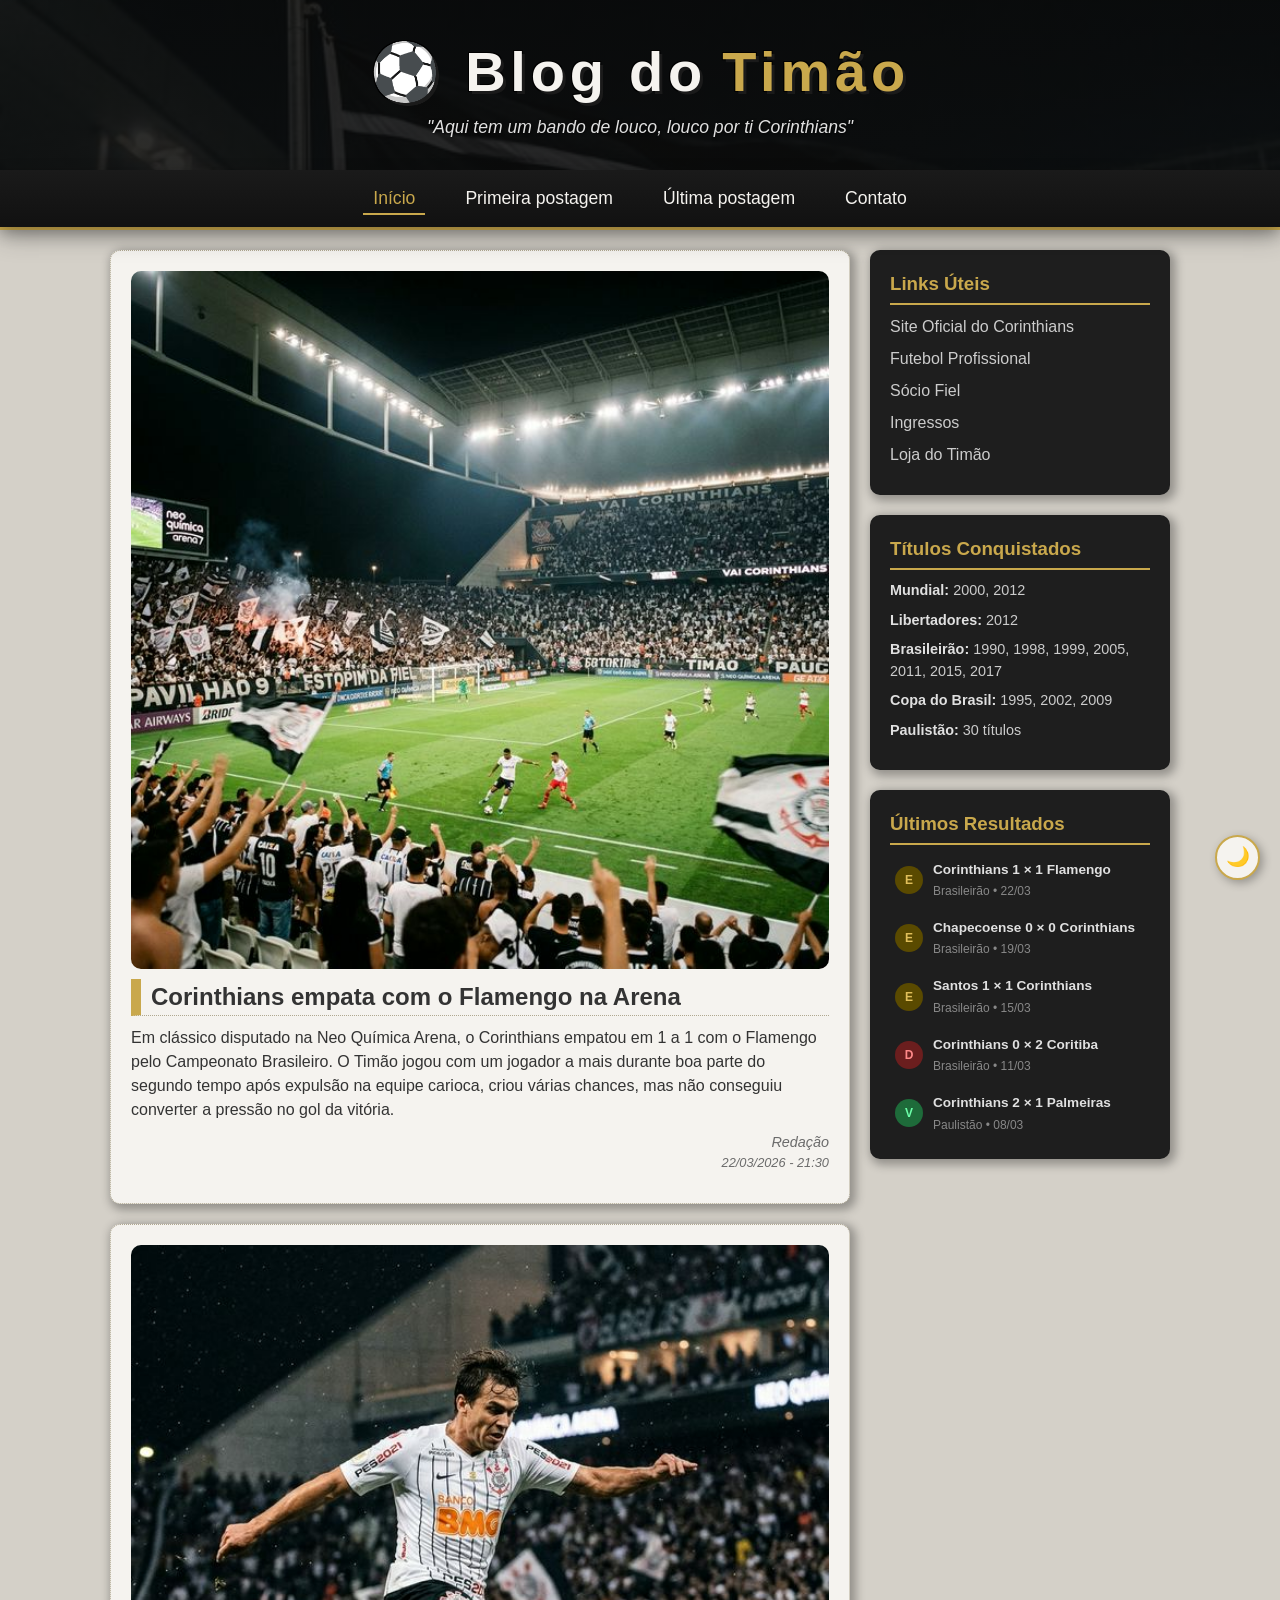
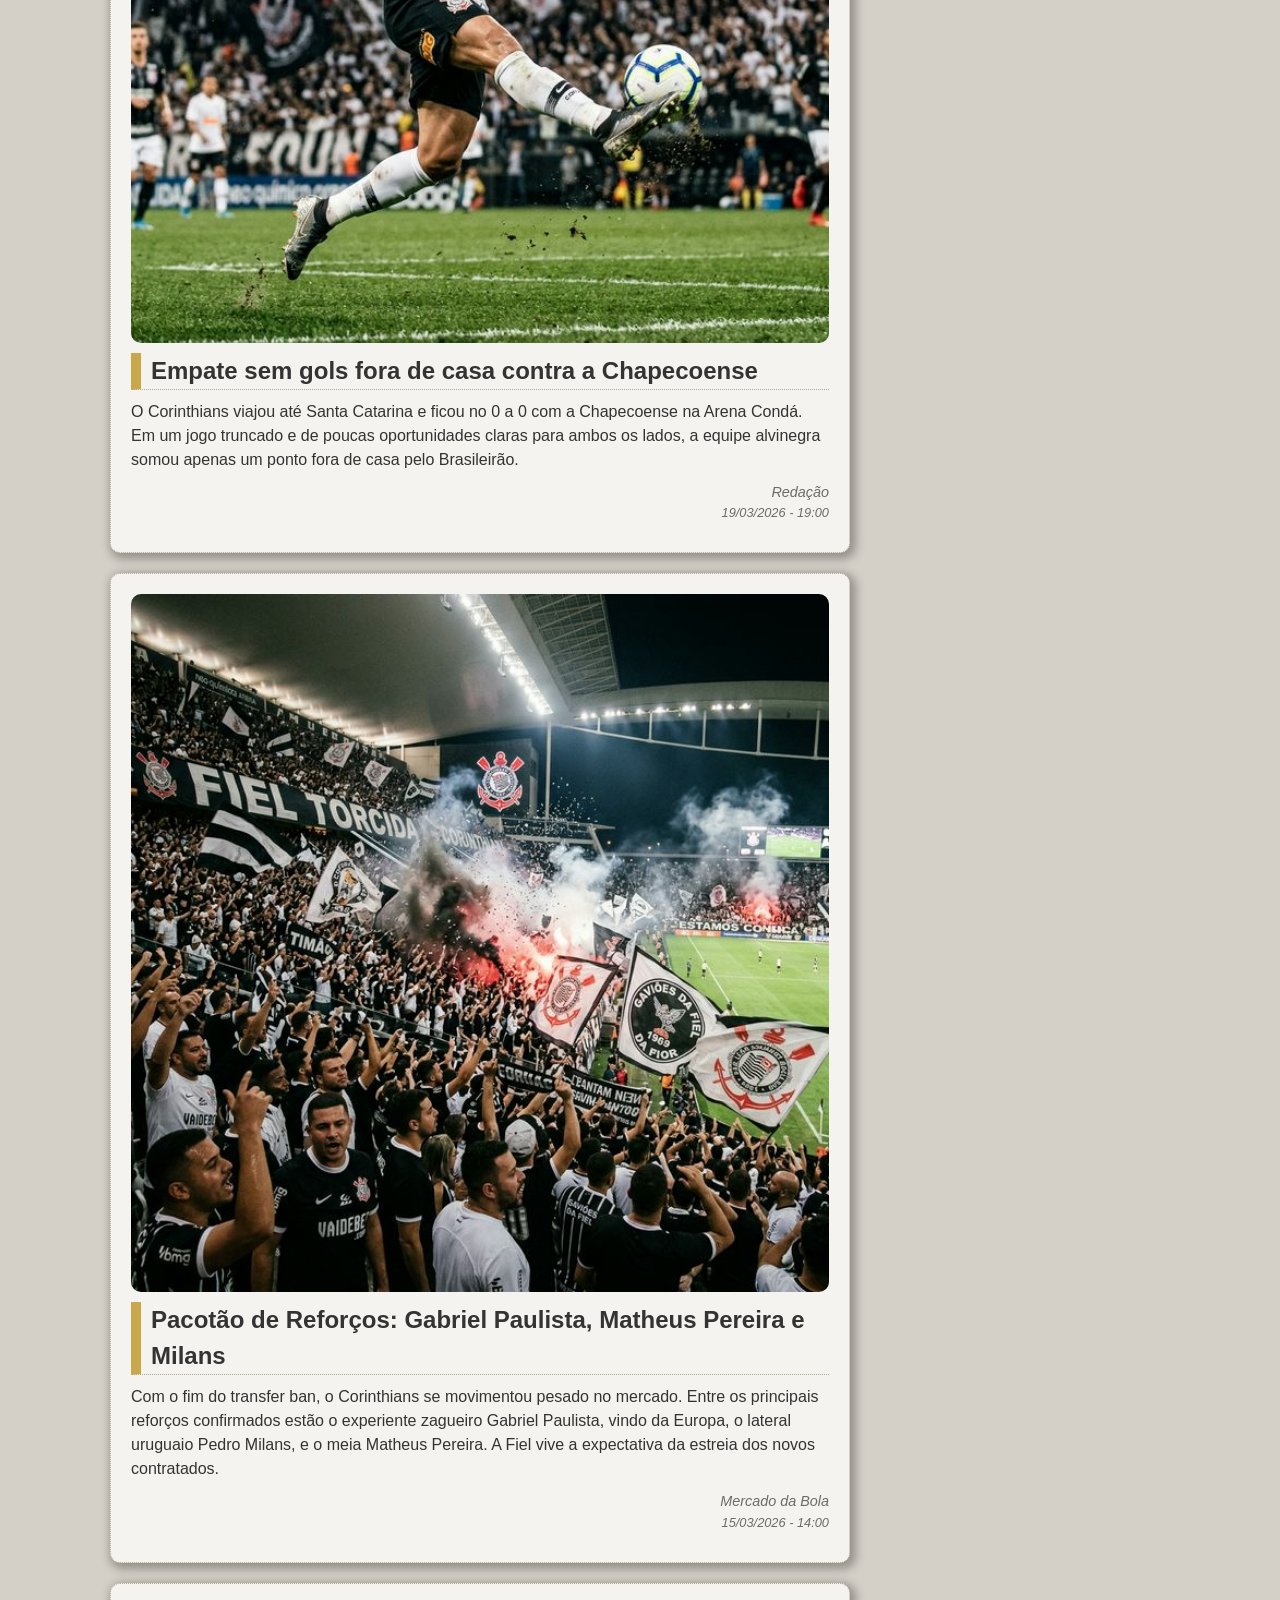
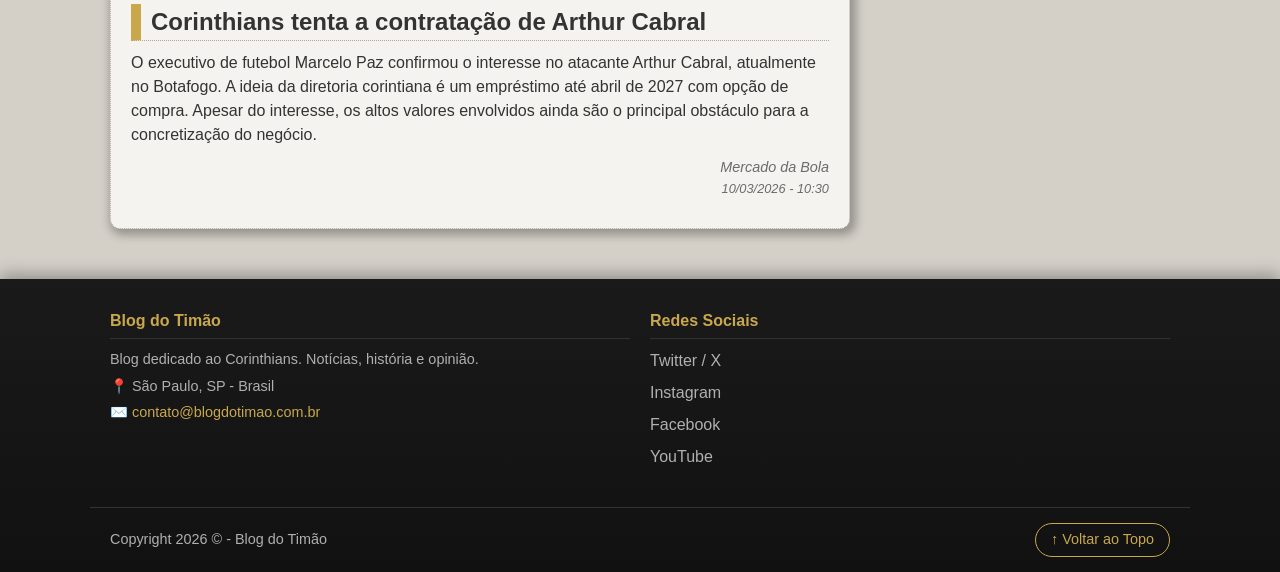
==== index.html @ 7d986b75 "First Commit" ====
<!DOCTYPE html>
<html lang="pt-br">

<head>
    <meta charset="UTF-8">
    <meta name="viewport" content="width=device-width, initial-scale=1.0">
    <title>Blog do Timão - Corinthians</title>
    <link rel="stylesheet" href="style.css">
</head>

<body id="topo">
    <div id="conteiner">
        <header>
            <h1>⚽ Blog do <span>Timão</span></h1>
            <p>"Aqui tem um bando de louco, louco por ti Corinthians"</p>

            <!-- Botão menu sanduíche (aparece só em telas pequenas) -->
            <button class="hamburger" id="hamburger" aria-label="Abrir menu">
                <span class="hamburger-linha"></span>
                <span class="hamburger-linha"></span>
                <span class="hamburger-linha"></span>
            </button>

            <!-- Envolver o nav em uma div para ele ficar sticky -->
            <div class="nav-wrapper">
                <nav id="nav">
                    <ul>
                        <li><a href="#topo" class="link-ativo">Início</a></li>
                        <li><a href="#ultima">Primeira postagem</a></li>
                        <li><a href="#primeira">Última postagem</a></li>
                        <li><a href="#rodape">Contato</a></li>
                    </ul>
                </nav>
            </div>
        </header>

        <!-- Layout com CSS Grid (requisito 9) -->
        <div class="grid-layout">
            <main>
                <!-- Post 1: Jogo Flamengo -->
                <article id="ultima" class="card">
                    <picture>
                        <source media="(max-width: 600px)" srcset="img/stadium.png" sizes="100vw">
                        <img src="img/stadium.png" alt="Neo Química Arena lotada" class="card-imagem">
                    </picture>
                    <h2>Corinthians empata com o Flamengo na Arena</h2>
                    <p>Em clássico disputado na Neo Química Arena, o Corinthians empatou em 1 a 1 com o Flamengo pelo Campeonato Brasileiro. O Timão jogou com um jogador a mais durante boa parte do segundo tempo após expulsão na equipe carioca, criou várias chances, mas não conseguiu converter a pressão no gol da vitória.</p>
                    <p class="autor">
                        Redação
                        <span class="data-hora">22/03/2026 - 21:30</span>
                    </p>
                </article>

                <!-- Post 2: Jogo Chapecoense -->
                <article class="card">
                    <picture>
                        <source media="(max-width: 600px)" srcset="img/player.png" sizes="100vw">
                        <img src="img/player.png" alt="Jogador do Corinthians em ação" class="card-imagem">
                    </picture>
                    <h2>Empate sem gols fora de casa contra a Chapecoense</h2>
                    <p>O Corinthians viajou até Santa Catarina e ficou no 0 a 0 com a Chapecoense na Arena Condá. Em um jogo truncado e de poucas oportunidades claras para ambos os lados, a equipe alvinegra somou apenas um ponto fora de casa pelo Brasileirão.</p>
                    <p class="autor">
                        Redação
                        <span class="data-hora">19/03/2026 - 19:00</span>
                    </p>
                </article>

                <!-- Post 3: Reforços -->
                <article class="card">
                    <picture>
                        <source media="(max-width: 600px)" srcset="img/fans.png" sizes="100vw">
                        <img src="img/fans.png" alt="Torcida do Corinthians fazendo festa" class="card-imagem">
                    </picture>
                    <h2>Pacotão de Reforços: Gabriel Paulista, Matheus Pereira e Milans</h2>
                    <p>Com o fim do transfer ban, o Corinthians se movimentou pesado no mercado. Entre os principais reforços confirmados estão o experiente zagueiro Gabriel Paulista, vindo da Europa, o lateral uruguaio Pedro Milans, e o meia Matheus Pereira. A Fiel vive a expectativa da estreia dos novos contratados.</p>
                    <p class="autor">
                        Mercado da Bola
                        <span class="data-hora">15/03/2026 - 14:00</span>
                    </p>
                </article>

                <!-- Post 4: Arthur Cabral -->
                <article id="primeira" class="card">
                    <h2>Corinthians tenta a contratação de Arthur Cabral</h2>
                    <p>O executivo de futebol Marcelo Paz confirmou o interesse no atacante Arthur Cabral, atualmente no Botafogo. A ideia da diretoria corintiana é um empréstimo até abril de 2027 com opção de compra. Apesar do interesse, os altos valores envolvidos ainda são o principal obstáculo para a concretização do negócio.</p>
                    <p class="autor">
                        Mercado da Bola
                        <span class="data-hora">10/03/2026 - 10:30</span>
                    </p>
                </article>
            </main>

            <!-- Aside com links (já existia no modelo) -->
            <aside>
                <div class="aside-secao">
                    <h3>Links Úteis</h3>
                    <ul class="aside-links">
                        <li><a href="https://www.corinthians.com.br" target="_blank">Site Oficial do Corinthians</a></li>
                        <li><a href="#">Futebol Profissional</a></li>
                        <li><a href="#">Sócio Fiel</a></li>
                        <li><a href="#">Ingressos</a></li>
                        <li><a href="#">Loja do Timão</a></li>
                    </ul>
                </div>

                <!-- Aside 2 - conteúdo extra (requisito 2) -->
                <div class="aside-secao">
                    <h3>Títulos Conquistados</h3>
                    <ul class="aside-titulos">
                        <li><strong>Mundial:</strong> 2000, 2012</li>
                        <li><strong>Libertadores:</strong> 2012</li>
                        <li><strong>Brasileirão:</strong> 1990, 1998, 1999, 2005, 2011, 2015, 2017</li>
                        <li><strong>Copa do Brasil:</strong> 1995, 2002, 2009</li>
                        <li><strong>Paulistão:</strong> 30 títulos</li>
                    </ul>
                </div>

                <!-- Aside 3 - Últimos resultados -->
                <div class="aside-secao">
                    <h3>Últimos Resultados</h3>
                    <div class="resultados">
                        <div class="resultado-item">
                            <span class="badge empate">E</span>
                            <div>
                                <strong>Corinthians 1 × 1 Flamengo</strong>
                                <p>Brasileirão • 22/03</p>
                            </div>
                        </div>
                        <div class="resultado-item">
                            <span class="badge empate">E</span>
                            <div>
                                <strong>Chapecoense 0 × 0 Corinthians</strong>
                                <p>Brasileirão • 19/03</p>
                            </div>
                        </div>
                        <div class="resultado-item">
                            <span class="badge empate">E</span>
                            <div>
                                <strong>Santos 1 × 1 Corinthians</strong>
                                <p>Brasileirão • 15/03</p>
                            </div>
                        </div>
                        <div class="resultado-item">
                            <span class="badge derrota">D</span>
                            <div>
                                <strong>Corinthians 0 × 2 Coritiba</strong>
                                <p>Brasileirão • 11/03</p>
                            </div>
                        </div>
                        <div class="resultado-item">
                            <span class="badge vitoria">V</span>
                            <div>
                                <strong>Corinthians 2 × 1 Palmeiras</strong>
                                <p>Paulistão • 08/03</p>
                            </div>
                        </div>
                    </div>
                </div>
            </aside>
        </div>

        <!-- Footer melhorado (requisito 6) -->
        <footer id="rodape">
            <div class="footer-conteudo">
                <div class="footer-secao">
                    <h4>Blog do Timão</h4>
                    <p>Blog dedicado ao Corinthians. Notícias, história e opinião.</p>
                    <p>📍 São Paulo, SP - Brasil</p>
                    <p>✉️ <a href="mailto:contato@blogdotimao.com.br">contato@blogdotimao.com.br</a></p>
                </div>
                <div class="footer-secao">
                    <h4>Redes Sociais</h4>
                    <ul class="footer-redes">
                        <li><a href="https://twitter.com/corinthians" target="_blank">Twitter / X</a></li>
                        <li><a href="https://instagram.com/corinthians" target="_blank">Instagram</a></li>
                        <li><a href="https://facebook.com/corinthians" target="_blank">Facebook</a></li>
                        <li><a href="https://youtube.com/corinthians" target="_blank">YouTube</a></li>
                    </ul>
                </div>
            </div>
            <div class="footer-bottom">
                <p>Copyright 2026 &copy; - Blog do Timão</p>
                <a href="#topo" class="voltar-topo">↑ Voltar ao Topo</a>
            </div>
        </footer>
    </div>

    <!-- Botão Dark Mode (requisito 10 - algo inovador) -->
    <button class="dark-mode-btn" id="darkModeBtn">🌙</button>

    <script>
        // Menu sanduíche (requisito 3)
        var hamburger = document.getElementById('hamburger');
        var nav = document.getElementById('nav');

        hamburger.addEventListener('click', function() {
            nav.classList.toggle('nav-aberto');
            hamburger.classList.toggle('hamburger-ativo');
        });

        // Fechar menu ao clicar em link
        var links = document.querySelectorAll('nav a');
        for (var i = 0; i < links.length; i++) {
            links[i].addEventListener('click', function() {
                nav.classList.remove('nav-aberto');
                hamburger.classList.remove('hamburger-ativo');
            });
        }

        // Dark Mode (requisito 10)
        var darkBtn = document.getElementById('darkModeBtn');

        if (localStorage.getItem('darkMode') === 'true') {
            document.body.classList.add('dark-mode');
            darkBtn.textContent = '☀️';
        }

        darkBtn.addEventListener('click', function() {
            document.body.classList.toggle('dark-mode');
            var isDark = document.body.classList.contains('dark-mode');
            darkBtn.textContent = isDark ? '☀️' : '🌙';
            localStorage.setItem('darkMode', isDark);
        });
    </script>
</body>

</html>
---- style.css ----
/* ===== Variáveis CSS (requisito 8) ===== */
:root {
    --cor-fundo: #d4d0c8;
    --cor-fundo-card: #f5f3ef;
    --cor-header: #1a1a1a;
    --cor-footer: #1a1a1a;
    --cor-texto: #333333;
    --cor-texto-claro: #6b6b6b;
    --cor-dourado: #c9a84c;
    --cor-dourado-claro: #e0be5a;
    --cor-link: #f5f3ef;
    --cor-borda: #b0a890;
    --cor-sombra: rgba(0, 0, 0, 0.3);
    --cor-aside: #1e1e1e;
    --cor-aside-texto: #cccccc;

    --espacamento-sm: 10px;
    --espacamento-md: 20px;
    --espacamento-lg: 30px;
    --raio-borda: 10px;
}

/* ===== Dark Mode (requisito 10) ===== */
.dark-mode {
    --cor-fundo: #121212;
    --cor-fundo-card: #1e1e1e;
    --cor-texto: #e0e0e0;
    --cor-texto-claro: #999999;
    --cor-borda: #444444;
    --cor-sombra: rgba(0, 0, 0, 0.5);
}

/* ===== Reset ===== */
* {
    margin: 0;
    padding: 0;
    box-sizing: border-box;
    line-height: 1.5;
}

html {
    scroll-behavior: smooth;
}

body {
    font-family: Arial, Helvetica, sans-serif;
    background-color: var(--cor-fundo);
    color: var(--cor-texto);
    transition: background-color 0.3s, color 0.3s;
}

img {
    max-width: 100%;
    height: auto;
    display: block;
}

a {
    text-decoration: none;
    color: var(--cor-link);
    transition: color 0.2s;
}

a:hover {
    color: var(--cor-dourado);
}

/* ===== Header Estilizado com Bandeira ===== */
header {
    text-align: center;
    background-color: var(--cor-header);
    /* Fundo com imagem da bandeira e overlay escuro para leitura */
    background-image: linear-gradient(to bottom, rgba(10, 10, 10, 0.85), rgba(20, 20, 20, 0.95)), url('img/header-bg.png');
    background-size: cover;
    background-position: center;
    background-attachment: fixed;
    color: var(--cor-link);
    box-shadow: 0 5px 25px var(--cor-sombra);
    padding-top: 30px;
    padding-bottom: 0;
    position: relative;
    z-index: 100;
    border-bottom: 3px solid var(--cor-dourado);
}

header h1 {
    font-size: 3.5rem;
    letter-spacing: 0.3rem;
    color: var(--cor-link);
    text-shadow: 3px 3px 0 var(--cor-header), -1px -1px 0 #000, 1px -1px 0 #000, -1px 1px 0 #000, 1px 1px 0 #000;
    display: flex;
    align-items: center;
    justify-content: center;
    gap: 15px;
}

header h1 span {
    color: var(--cor-dourado);
}

header > p {
    font-size: 1.1rem;
    color: #e0e0e0;
    margin-bottom: 20px;
    font-style: italic;
    text-shadow: 1px 1px 3px rgba(0,0,0,0.8);
}

nav ul {
    list-style: none;
    display: flex;
    justify-content: center;
    gap: var(--espacamento-lg);
    padding: 15px;
    font-size: 1.1rem;
}

nav a {
    padding: 5px 10px;
    transition: color 0.2s, border-bottom 0.2s;
}

/* Destaque no item ativo do menu (requisito 7c) */
nav a.link-ativo {
    color: var(--cor-dourado);
    border-bottom: 2px solid var(--cor-dourado);
}

/* Wrapper da navegação para ficar fixo no topo ao rolar */
.nav-wrapper {
    background-image: linear-gradient(to bottom, #1a1a1a, #111111);
    box-shadow: 0 5px 15px var(--cor-sombra);
    position: sticky;
    top: 0;
    z-index: 101;
    margin-top: 30px;
}

nav a:hover {
    color: var(--cor-dourado);
}

/* ===== Menu Sanduíche (requisito 3) ===== */
.hamburger {
    display: none;
    flex-direction: column;
    justify-content: space-between;
    width: 30px;
    height: 22px;
    background: none;
    border: none;
    cursor: pointer;
    position: absolute;
    top: 20px;
    right: 20px;
}

.hamburger-linha {
    display: block;
    width: 100%;
    height: 3px;
    background-color: var(--cor-dourado);
    border-radius: 2px;
    transition: transform 0.3s, opacity 0.3s;
}

.hamburger-ativo .hamburger-linha:nth-child(1) {
    transform: translateY(9.5px) rotate(45deg);
}
.hamburger-ativo .hamburger-linha:nth-child(2) {
    opacity: 0;
}
.hamburger-ativo .hamburger-linha:nth-child(3) {
    transform: translateY(-9.5px) rotate(-45deg);
}

/* ===== CSS Grid Layout (requisito 9) ===== */
.grid-layout {
    display: grid;
    grid-template-columns: 1fr 300px;
    gap: var(--espacamento-md);
    max-width: 1100px;
    margin: var(--espacamento-md) auto;
    padding: 0 var(--espacamento-md);
}

/* ===== Main / Articles ===== */
h2 {
    border-bottom: 1px dotted var(--cor-borda);
    border-left: 10px solid var(--cor-dourado);
    padding-left: var(--espacamento-sm);
    margin-bottom: var(--espacamento-sm);
}

/* Cards com efeito hover (requisito 7b) */
.card {
    background-color: var(--cor-fundo-card);
    border: 1px dotted var(--cor-borda);
    margin-bottom: var(--espacamento-md);
    padding: var(--espacamento-md);
    border-radius: var(--raio-borda);
    box-shadow: 3px 3px 10px 3px var(--cor-sombra);
    transition: transform 0.3s, box-shadow 0.3s;
}

.card:hover {
    transform: translateY(-5px);
    box-shadow: 5px 5px 20px 5px var(--cor-sombra);
}

.card * {
    margin-bottom: var(--espacamento-sm);
}

.card-imagem {
    width: 100%;
    border-radius: var(--raio-borda);
    margin-bottom: var(--espacamento-sm);
}

.autor {
    text-align: right;
    color: var(--cor-texto-claro);
    font-style: italic;
    font-size: 0.9rem;
}

.data-hora {
    display: block;
    font-size: 0.8rem;
}

/* ===== Aside (requisito 2) ===== */
aside {
    align-self: start;
}

.aside-secao {
    background-color: var(--cor-aside);
    color: var(--cor-aside-texto);
    padding: var(--espacamento-md);
    border-radius: var(--raio-borda);
    margin-bottom: var(--espacamento-md);
    box-shadow: 3px 3px 10px 3px var(--cor-sombra);
}

.aside-secao h3 {
    color: var(--cor-dourado);
    border-bottom: 2px solid var(--cor-dourado);
    padding-bottom: 5px;
    margin-bottom: var(--espacamento-sm);
}

.aside-links {
    list-style: none;
}

.aside-links li {
    margin-bottom: 8px;
}

.aside-links a {
    color: var(--cor-aside-texto);
    transition: color 0.2s, padding-left 0.3s;
}

.aside-links a:hover {
    color: var(--cor-dourado);
    padding-left: 8px;
}

.aside-titulos {
    list-style: none;
}

.aside-titulos li {
    margin-bottom: 8px;
    font-size: 0.9rem;
}

.aside-titulos strong {
    color: #e0e0e0;
}

/* Últimos Resultados */
.resultados {
    display: flex;
    flex-direction: column;
    gap: 8px;
}

.resultado-item {
    display: flex;
    align-items: center;
    gap: 10px;
    padding: 5px;
    border-radius: 5px;
    transition: background-color 0.2s;
}

.resultado-item:hover {
    background-color: rgba(255, 255, 255, 0.05);
}

.badge {
    width: 28px;
    height: 28px;
    border-radius: 50%;
    display: flex;
    align-items: center;
    justify-content: center;
    font-size: 0.75rem;
    font-weight: bold;
    flex-shrink: 0;
}

.vitoria {
    background-color: #1e6b3a;
    color: #6dffaa;
}

.empate {
    background-color: #5a4a00;
    color: #e0be5a;
}

.derrota {
    background-color: #6b1e1e;
    color: #ff8a8a;
}

.resultado-item strong {
    color: #e0e0e0;
    font-size: 0.85rem;
    display: block;
}

.resultado-item p {
    color: #888888;
    font-size: 0.75rem;
    margin: 2px 0 0 0;
}

/* ===== Footer (requisito 6) ===== */
footer {
    background-color: var(--cor-footer);
    background-image: linear-gradient(to bottom, #1a1a1a, #111111);
    color: #b0b0b0;
    margin-top: var(--espacamento-lg);
    box-shadow: 0 -5px 15px var(--cor-sombra);
}

.footer-conteudo {
    display: grid;
    grid-template-columns: 1fr 1fr;
    gap: var(--espacamento-md);
    max-width: 1100px;
    margin: 0 auto;
    padding: var(--espacamento-lg) var(--espacamento-md);
}

.footer-secao h4 {
    color: var(--cor-dourado);
    margin-bottom: var(--espacamento-sm);
    border-bottom: 1px solid #333333;
    padding-bottom: 5px;
}

.footer-secao p {
    margin-bottom: 5px;
    font-size: 0.9rem;
}

.footer-secao a {
    color: var(--cor-dourado);
}

.footer-secao a:hover {
    color: var(--cor-dourado-claro);
}

.footer-redes {
    list-style: none;
}

.footer-redes li {
    margin-bottom: 8px;
}

.footer-redes a {
    color: #b0b0b0;
    transition: color 0.2s, padding-left 0.3s;
}

.footer-redes a:hover {
    color: var(--cor-dourado);
    padding-left: 5px;
}

.footer-bottom {
    max-width: 1100px;
    margin: 0 auto;
    padding: 15px var(--espacamento-md);
    border-top: 1px solid #333333;
    display: flex;
    justify-content: space-between;
    align-items: center;
    font-size: 0.9rem;
}

.voltar-topo {
    color: var(--cor-dourado);
    border: 1px solid var(--cor-dourado);
    padding: 5px 15px;
    border-radius: 20px;
    transition: background-color 0.2s, color 0.2s;
}

.voltar-topo:hover {
    background-color: var(--cor-dourado);
    color: #1a1a1a;
}

/* ===== Botão Dark Mode ===== */
.dark-mode-btn {
    position: fixed;
    bottom: 20px;
    right: 20px;
    width: 45px;
    height: 45px;
    border-radius: 50%;
    border: 2px solid var(--cor-dourado);
    background-color: var(--cor-fundo-card);
    font-size: 1.2rem;
    cursor: pointer;
    box-shadow: 3px 3px 10px var(--cor-sombra);
    transition: transform 0.2s;
    z-index: 999;
}

.dark-mode-btn:hover {
    transform: scale(1.1);
}

/* ===== Responsividade ===== */

/* Tablets */
@media (max-width: 900px) {
    .grid-layout {
        grid-template-columns: 1fr;
    }
}

/* Celular (requisito 3 - menu sanduíche) */
@media (max-width: 700px) {
    header h1 {
        font-size: 2rem;
        letter-spacing: 0.2rem;
    }

    header > p {
        font-size: 0.85rem;
    }

    .hamburger {
        display: flex;
    }

    nav {
        position: fixed;
        top: 0;
        right: -100%;
        width: 250px;
        height: 100vh;
        background-color: #1a1a1a;
        padding-top: 70px;
        transition: right 0.3s;
        box-shadow: -5px 0 15px rgba(0, 0, 0, 0.5);
        z-index: 99;
    }

    .nav-aberto {
        right: 0;
    }

    nav ul {
        flex-direction: column;
        gap: 0;
        padding: var(--espacamento-sm);
    }

    nav a {
        display: block;
        padding: 12px 15px;
        border-bottom: none;
        border-left: 3px solid transparent;
    }

    nav a.link-ativo,
    nav a:hover {
        border-left-color: var(--cor-dourado);
        border-bottom: none;
    }

    .grid-layout {
        padding: 0 var(--espacamento-sm);
    }

    .footer-conteudo {
        grid-template-columns: 1fr;
    }

    .footer-bottom {
        flex-direction: column;
        gap: 10px;
        text-align: center;
    }
}
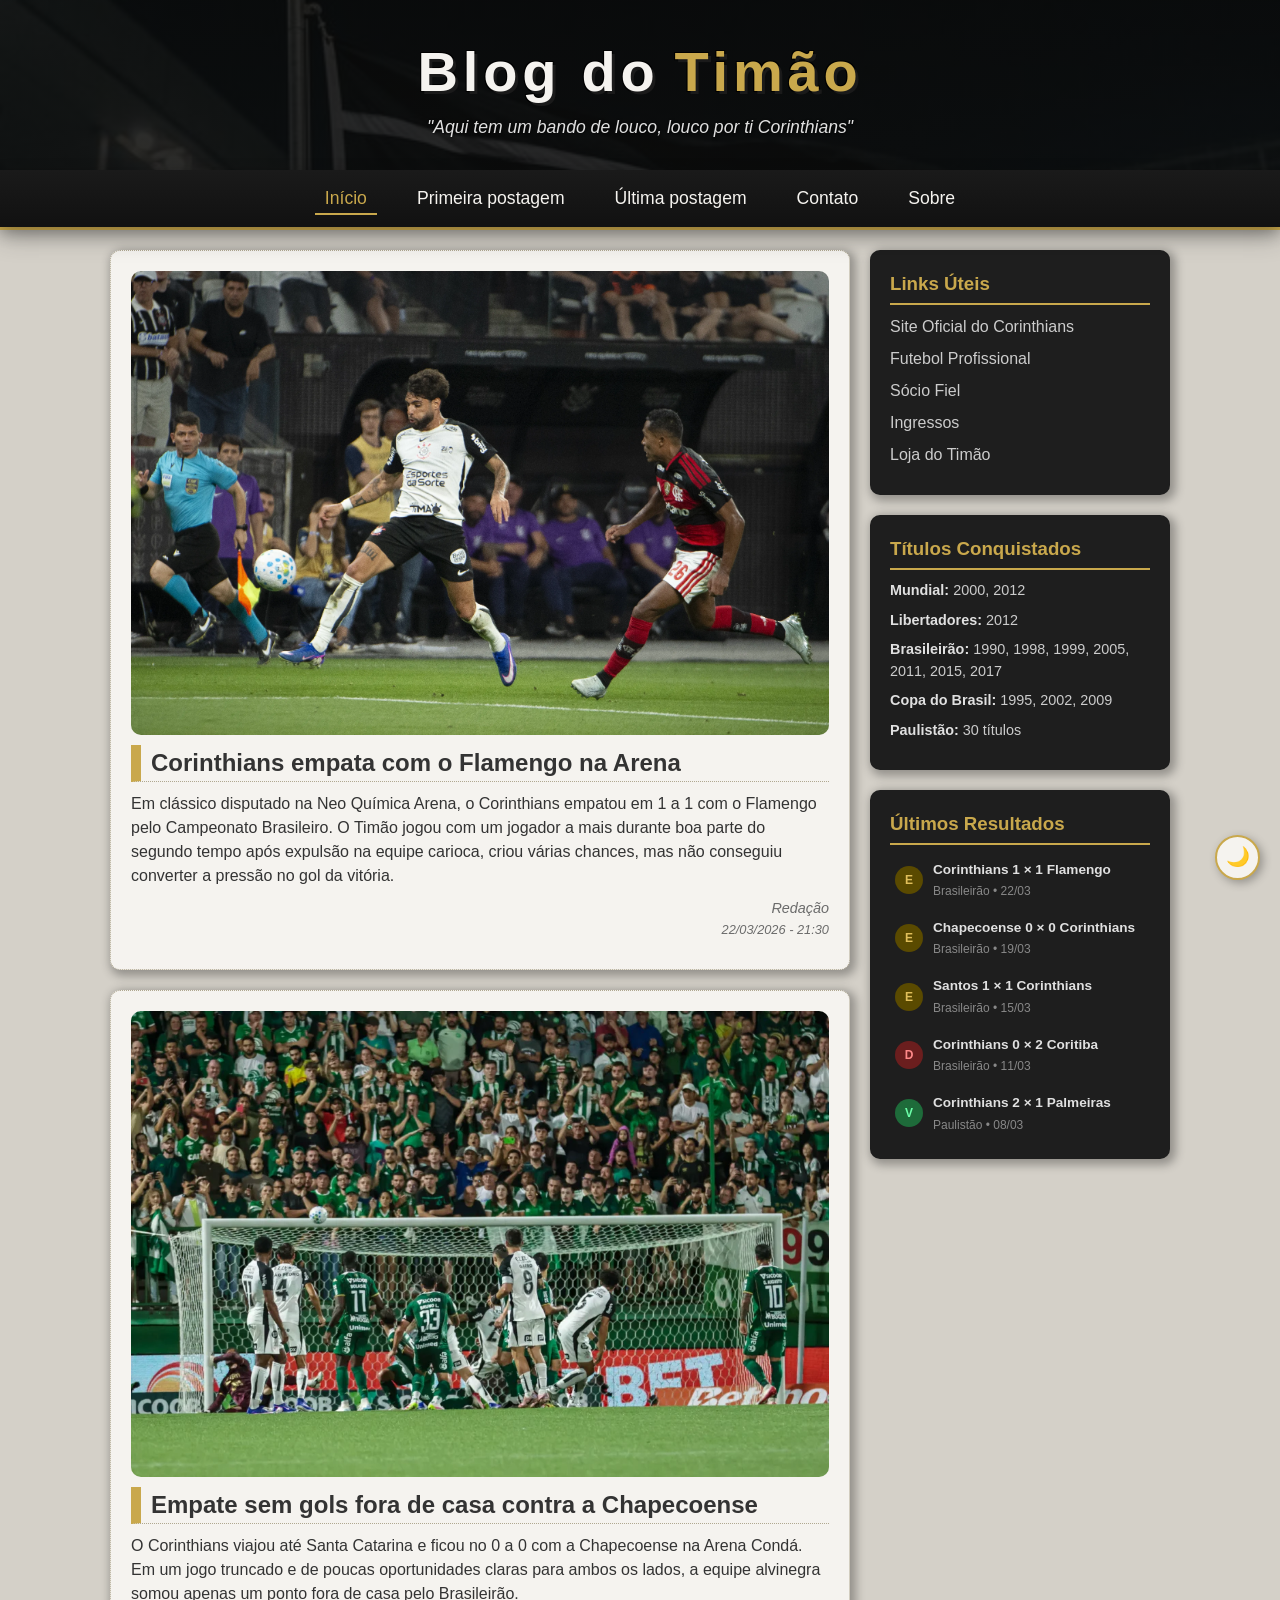
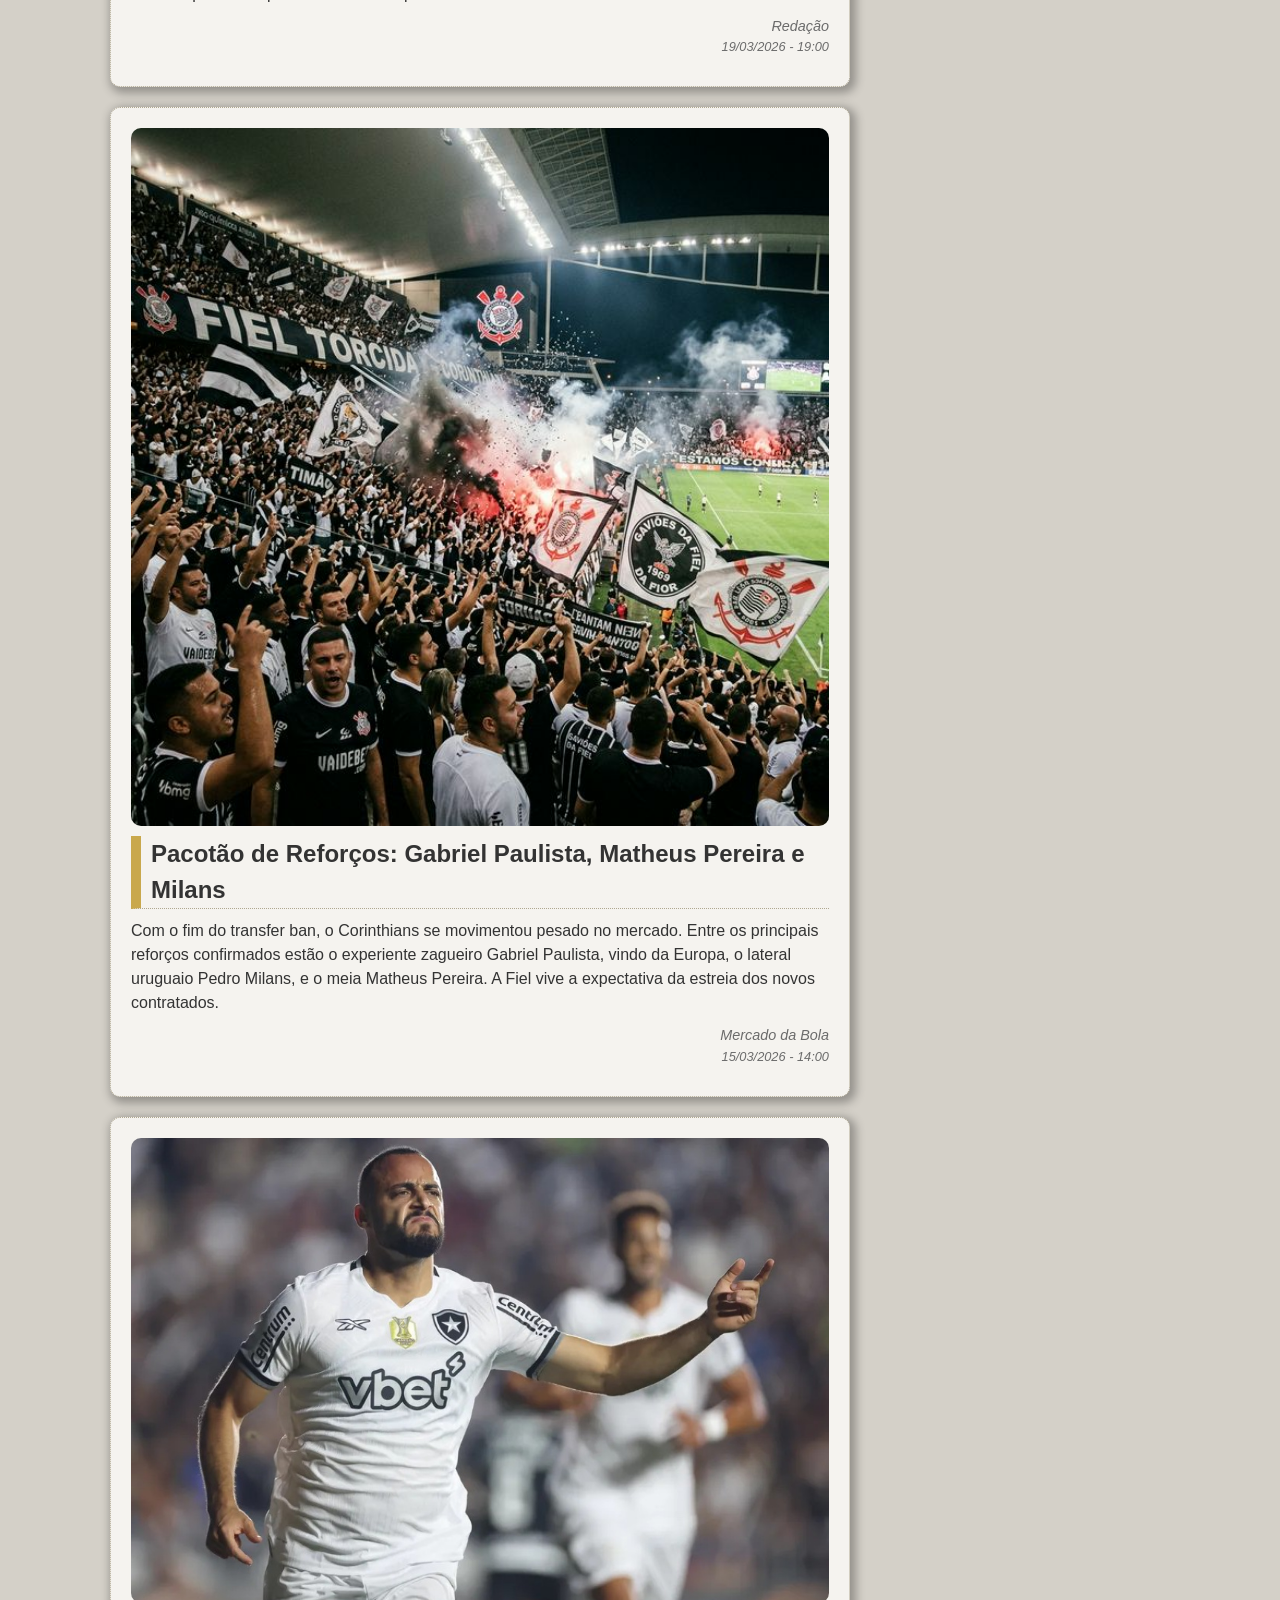
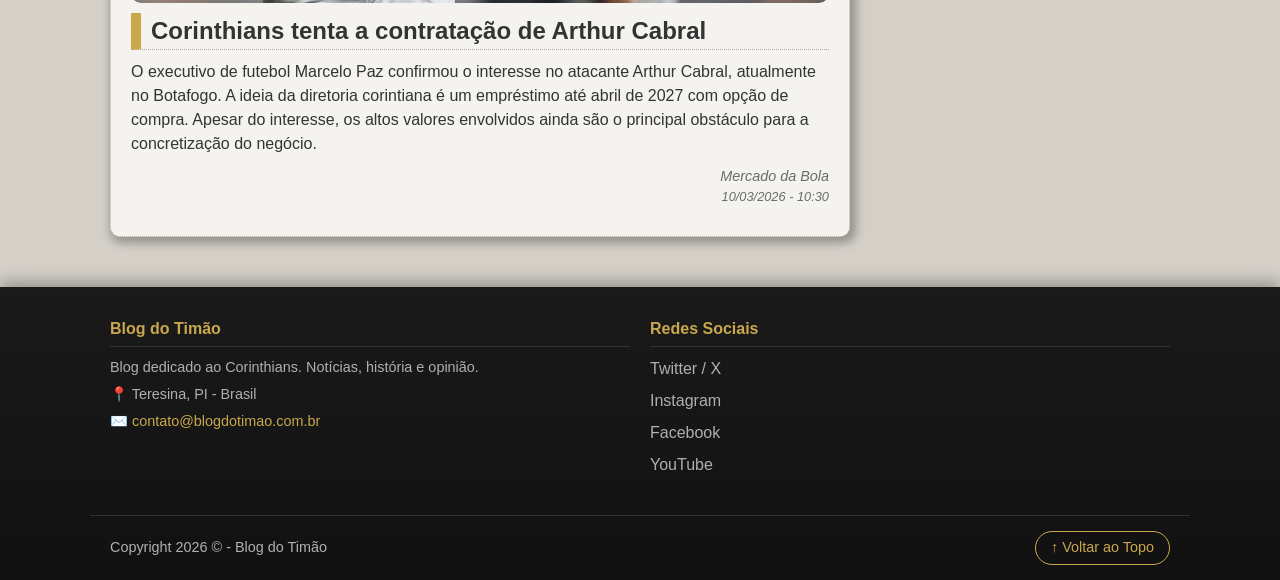
==== commit 4b644ba7: "Alterações de imagens e estilização" ====
--- a/index.html
+++ b/index.html
@@ -11,17 +11,17 @@
 <body id="topo">
     <div id="conteiner">
         <header>
-            <h1>⚽ Blog do <span>Timão</span></h1>
+            <h1>Blog do <span>Timão</span></h1>
             <p>"Aqui tem um bando de louco, louco por ti Corinthians"</p>
 
-            <!-- Botão menu sanduíche (aparece só em telas pequenas) -->
+            <!-- botão do menu hamburguer, só aparece no celular -->
             <button class="hamburger" id="hamburger" aria-label="Abrir menu">
                 <span class="hamburger-linha"></span>
                 <span class="hamburger-linha"></span>
                 <span class="hamburger-linha"></span>
             </button>
 
-            <!-- Envolver o nav em uma div para ele ficar sticky -->
+            <!-- coloquei o nav dentro dessa div pra ele ficar fixo no topo quando rola a página -->
             <div class="nav-wrapper">
                 <nav id="nav">
                     <ul>
@@ -29,60 +29,76 @@
                         <li><a href="#ultima">Primeira postagem</a></li>
                         <li><a href="#primeira">Última postagem</a></li>
                         <li><a href="#rodape">Contato</a></li>
+                        <li><a href="#" id="btnSobre">Sobre</a></li>
                     </ul>
                 </nav>
             </div>
         </header>
 
-        <!-- Layout com CSS Grid (requisito 9) -->
+        <!-- aqui começa o layout principal, usei CSS Grid pra dividir entre os posts e o aside -->
         <div class="grid-layout">
             <main>
-                <!-- Post 1: Jogo Flamengo -->
+                <!-- post sobre o jogo contra o flamengo -->
                 <article id="ultima" class="card">
                     <picture>
-                        <source media="(max-width: 600px)" srcset="img/stadium.png" sizes="100vw">
-                        <img src="img/stadium.png" alt="Neo Química Arena lotada" class="card-imagem">
+                        <source media="(max-width: 600px)" srcset="img/cxf.webp" sizes="100vw">
+                        <img src="img/cxf.webp" alt="Neo Química Arena lotada" class="card-imagem">
                     </picture>
                     <h2>Corinthians empata com o Flamengo na Arena</h2>
-                    <p>Em clássico disputado na Neo Química Arena, o Corinthians empatou em 1 a 1 com o Flamengo pelo Campeonato Brasileiro. O Timão jogou com um jogador a mais durante boa parte do segundo tempo após expulsão na equipe carioca, criou várias chances, mas não conseguiu converter a pressão no gol da vitória.</p>
+                    <p>Em clássico disputado na Neo Química Arena, o Corinthians empatou em 1 a 1 com o Flamengo pelo
+                        Campeonato Brasileiro. O Timão jogou com um jogador a mais durante boa parte do segundo tempo
+                        após expulsão na equipe carioca, criou várias chances, mas não conseguiu converter a pressão no
+                        gol da vitória.</p>
                     <p class="autor">
                         Redação
                         <span class="data-hora">22/03/2026 - 21:30</span>
                     </p>
                 </article>
 
-                <!-- Post 2: Jogo Chapecoense -->
+                <!-- post sobre o jogo contra a chapecoense -->
                 <article class="card">
                     <picture>
-                        <source media="(max-width: 600px)" srcset="img/player.png" sizes="100vw">
-                        <img src="img/player.png" alt="Jogador do Corinthians em ação" class="card-imagem">
+                        <source media="(max-width: 600px)" srcset="img/cxc.webp" sizes="100vw">
+                        <img src="img/cxc.webp" alt="Jogador do Corinthians em ação" class="card-imagem">
                     </picture>
                     <h2>Empate sem gols fora de casa contra a Chapecoense</h2>
-                    <p>O Corinthians viajou até Santa Catarina e ficou no 0 a 0 com a Chapecoense na Arena Condá. Em um jogo truncado e de poucas oportunidades claras para ambos os lados, a equipe alvinegra somou apenas um ponto fora de casa pelo Brasileirão.</p>
+                    <p>O Corinthians viajou até Santa Catarina e ficou no 0 a 0 com a Chapecoense na Arena Condá. Em um
+                        jogo truncado e de poucas oportunidades claras para ambos os lados, a equipe alvinegra somou
+                        apenas um ponto fora de casa pelo Brasileirão.</p>
                     <p class="autor">
                         Redação
                         <span class="data-hora">19/03/2026 - 19:00</span>
                     </p>
                 </article>
 
-                <!-- Post 3: Reforços -->
+                <!-- post sobre os reforços que chegaram -->
                 <article class="card">
                     <picture>
                         <source media="(max-width: 600px)" srcset="img/fans.png" sizes="100vw">
                         <img src="img/fans.png" alt="Torcida do Corinthians fazendo festa" class="card-imagem">
                     </picture>
                     <h2>Pacotão de Reforços: Gabriel Paulista, Matheus Pereira e Milans</h2>
-                    <p>Com o fim do transfer ban, o Corinthians se movimentou pesado no mercado. Entre os principais reforços confirmados estão o experiente zagueiro Gabriel Paulista, vindo da Europa, o lateral uruguaio Pedro Milans, e o meia Matheus Pereira. A Fiel vive a expectativa da estreia dos novos contratados.</p>
+                    <p>Com o fim do transfer ban, o Corinthians se movimentou pesado no mercado. Entre os principais
+                        reforços confirmados estão o experiente zagueiro Gabriel Paulista, vindo da Europa, o lateral
+                        uruguaio Pedro Milans, e o meia Matheus Pereira. A Fiel vive a expectativa da estreia dos novos
+                        contratados.</p>
                     <p class="autor">
                         Mercado da Bola
                         <span class="data-hora">15/03/2026 - 14:00</span>
                     </p>
                 </article>
 
-                <!-- Post 4: Arthur Cabral -->
+                <!-- post sobre o interesse no arthur cabral -->
                 <article id="primeira" class="card">
+                    <picture>
+                        <source media="(max-width: 600px)" srcset="img/cabral.jpg" sizes="100vw">
+                        <img src="img/cabral.jpg" alt="Arthur Cabral" class="card-imagem">
+                    </picture>
                     <h2>Corinthians tenta a contratação de Arthur Cabral</h2>
-                    <p>O executivo de futebol Marcelo Paz confirmou o interesse no atacante Arthur Cabral, atualmente no Botafogo. A ideia da diretoria corintiana é um empréstimo até abril de 2027 com opção de compra. Apesar do interesse, os altos valores envolvidos ainda são o principal obstáculo para a concretização do negócio.</p>
+                    <p>O executivo de futebol Marcelo Paz confirmou o interesse no atacante Arthur Cabral, atualmente no
+                        Botafogo. A ideia da diretoria corintiana é um empréstimo até abril de 2027 com opção de compra.
+                        Apesar do interesse, os altos valores envolvidos ainda são o principal obstáculo para a
+                        concretização do negócio.</p>
                     <p class="autor">
                         Mercado da Bola
                         <span class="data-hora">10/03/2026 - 10:30</span>
@@ -90,12 +106,13 @@
                 </article>
             </main>
 
-            <!-- Aside com links (já existia no modelo) -->
+            <!-- barra lateral com informações extras -->
             <aside>
                 <div class="aside-secao">
                     <h3>Links Úteis</h3>
                     <ul class="aside-links">
-                        <li><a href="https://www.corinthians.com.br" target="_blank">Site Oficial do Corinthians</a></li>
+                        <li><a href="https://www.corinthians.com.br" target="_blank">Site Oficial do Corinthians</a>
+                        </li>
                         <li><a href="#">Futebol Profissional</a></li>
                         <li><a href="#">Sócio Fiel</a></li>
                         <li><a href="#">Ingressos</a></li>
@@ -103,7 +120,7 @@
                     </ul>
                 </div>
 
-                <!-- Aside 2 - conteúdo extra (requisito 2) -->
+                <!-- lista dos títulos do corinthians -->
                 <div class="aside-secao">
                     <h3>Títulos Conquistados</h3>
                     <ul class="aside-titulos">
@@ -115,7 +132,7 @@
                     </ul>
                 </div>
 
-                <!-- Aside 3 - Últimos resultados -->
+                <!-- placar dos últimos jogos, usei badges coloridos pra indicar V/E/D -->
                 <div class="aside-secao">
                     <h3>Últimos Resultados</h3>
                     <div class="resultados">
@@ -159,13 +176,13 @@
             </aside>
         </div>
 
-        <!-- Footer melhorado (requisito 6) -->
+        <!-- rodapé do site com contato e redes sociais -->
         <footer id="rodape">
             <div class="footer-conteudo">
                 <div class="footer-secao">
                     <h4>Blog do Timão</h4>
                     <p>Blog dedicado ao Corinthians. Notícias, história e opinião.</p>
-                    <p>📍 São Paulo, SP - Brasil</p>
+                    <p>📍 Teresina, PI - Brasil</p>
                     <p>✉️ <a href="mailto:contato@blogdotimao.com.br">contato@blogdotimao.com.br</a></p>
                 </div>
                 <div class="footer-secao">
@@ -185,29 +202,43 @@
         </footer>
     </div>
 
-    <!-- Botão Dark Mode (requisito 10 - algo inovador) -->
+    <!-- usei a tag <dialog> que é mais recente no HTML, cria um modal nativo sem precisar de biblioteca -->
+    <dialog id="dialogSobre" class="dialog-sobre">
+        <h2>Sobre o Blog do Timão</h2>
+        <p>Este blog foi criado como atividade avaliativa da disciplina de Programação Web Front-End do IFPI.</p>
+        <p>O objetivo é apresentar notícias e informações sobre o Sport Club Corinthians Paulista, utilizando HTML semântico, CSS moderno e JavaScript.</p>
+        <p><strong>Tecnologias utilizadas:</strong></p>
+        <ul>
+            <li>HTML5 (semântico + tag dialog)</li>
+            <li>CSS3 (variáveis, grid, flexbox, media queries)</li>
+            <li>JavaScript (dark mode, menu hambúrguer)</li>
+        </ul>
+        <button id="fecharDialog">Fechar</button>
+    </dialog>
+
+    <!-- botão do dark mode - essa parte foi feita com ajuda de IA -->
     <button class="dark-mode-btn" id="darkModeBtn">🌙</button>
 
     <script>
-        // Menu sanduíche (requisito 3)
+        // aqui faz o menu hamburguer abrir e fechar quando clica no botão
         var hamburger = document.getElementById('hamburger');
         var nav = document.getElementById('nav');
 
-        hamburger.addEventListener('click', function() {
+        hamburger.addEventListener('click', function () {
             nav.classList.toggle('nav-aberto');
             hamburger.classList.toggle('hamburger-ativo');
         });
 
-        // Fechar menu ao clicar em link
+        // fecha o menu quando clica em algum link (senão ele ficava aberto)
         var links = document.querySelectorAll('nav a');
         for (var i = 0; i < links.length; i++) {
-            links[i].addEventListener('click', function() {
+            links[i].addEventListener('click', function () {
                 nav.classList.remove('nav-aberto');
                 hamburger.classList.remove('hamburger-ativo');
             });
         }
 
-        // Dark Mode (requisito 10)
+        // lógica do dark mode, salva a preferência no localStorage pra lembrar quando voltar
         var darkBtn = document.getElementById('darkModeBtn');
 
         if (localStorage.getItem('darkMode') === 'true') {
@@ -215,13 +246,27 @@
             darkBtn.textContent = '☀️';
         }
 
-        darkBtn.addEventListener('click', function() {
+        darkBtn.addEventListener('click', function () {
             document.body.classList.toggle('dark-mode');
             var isDark = document.body.classList.contains('dark-mode');
             darkBtn.textContent = isDark ? '☀️' : '🌙';
             localStorage.setItem('darkMode', isDark);
         });
+
+        // abre o dialog "Sobre" quando clica no link, o showModal() é o método nativo do <dialog>
+        var btnSobre = document.getElementById('btnSobre');
+        var dialogSobre = document.getElementById('dialogSobre');
+        var fecharDialog = document.getElementById('fecharDialog');
+
+        btnSobre.addEventListener('click', function (e) {
+            e.preventDefault();
+            dialogSobre.showModal();
+        });
+
+        fecharDialog.addEventListener('click', function () {
+            dialogSobre.close();
+        });
     </script>
 </body>
 
-</html>
+</html>
--- a/style.css
+++ b/style.css
@@ -1,4 +1,4 @@
-/* ===== Variáveis CSS (requisito 8) ===== */
+/* ===== variaveis css pra reaproveitar cores e espaçamentos ===== */
 :root {
     --cor-fundo: #d4d0c8;
     --cor-fundo-card: #f5f3ef;
@@ -20,7 +20,7 @@
     --raio-borda: 10px;
 }
 
-/* ===== Dark Mode (requisito 10) ===== */
+/* ===== cores do modo escuro, sobrescreve as variáveis quando ativa ===== */
 .dark-mode {
     --cor-fundo: #121212;
     --cor-fundo-card: #1e1e1e;
@@ -30,7 +30,7 @@
     --cor-sombra: rgba(0, 0, 0, 0.5);
 }
 
-/* ===== Reset ===== */
+/* ===== reset pra tirar margens e paddings padrão do navegador ===== */
 * {
     margin: 0;
     padding: 0;
@@ -65,11 +65,11 @@
     color: var(--cor-dourado);
 }
 
-/* ===== Header Estilizado com Bandeira ===== */
+/* ===== header com a imagem de fundo da bandeira do timão ===== */
 header {
     text-align: center;
     background-color: var(--cor-header);
-    /* Fundo com imagem da bandeira e overlay escuro para leitura */
+    /* coloquei um degradê escuro por cima da imagem pra dar pra ler o texto */
     background-image: linear-gradient(to bottom, rgba(10, 10, 10, 0.85), rgba(20, 20, 20, 0.95)), url('img/header-bg.png');
     background-size: cover;
     background-position: center;
@@ -98,12 +98,12 @@
     color: var(--cor-dourado);
 }
 
-header > p {
+header>p {
     font-size: 1.1rem;
     color: #e0e0e0;
     margin-bottom: 20px;
     font-style: italic;
-    text-shadow: 1px 1px 3px rgba(0,0,0,0.8);
+    text-shadow: 1px 1px 3px rgba(0, 0, 0, 0.8);
 }
 
 nav ul {
@@ -120,13 +120,13 @@
     transition: color 0.2s, border-bottom 0.2s;
 }
 
-/* Destaque no item ativo do menu (requisito 7c) */
+/* deixa o link da página atual com destaque dourado */
 nav a.link-ativo {
     color: var(--cor-dourado);
     border-bottom: 2px solid var(--cor-dourado);
 }
 
-/* Wrapper da navegação para ficar fixo no topo ao rolar */
+/* essa div faz a barra de navegação grudar no topo quando rola a página */
 .nav-wrapper {
     background-image: linear-gradient(to bottom, #1a1a1a, #111111);
     box-shadow: 0 5px 15px var(--cor-sombra);
@@ -140,7 +140,7 @@
     color: var(--cor-dourado);
 }
 
-/* ===== Menu Sanduíche (requisito 3) ===== */
+/* ===== menu hamburguer, escondido no desktop e aparece no celular ===== */
 .hamburger {
     display: none;
     flex-direction: column;
@@ -167,14 +167,16 @@
 .hamburger-ativo .hamburger-linha:nth-child(1) {
     transform: translateY(9.5px) rotate(45deg);
 }
+
 .hamburger-ativo .hamburger-linha:nth-child(2) {
     opacity: 0;
 }
+
 .hamburger-ativo .hamburger-linha:nth-child(3) {
     transform: translateY(-9.5px) rotate(-45deg);
 }
 
-/* ===== CSS Grid Layout (requisito 9) ===== */
+/* ===== layout em grid: posts na esquerda e aside na direita ===== */
 .grid-layout {
     display: grid;
     grid-template-columns: 1fr 300px;
@@ -184,7 +186,7 @@
     padding: 0 var(--espacamento-md);
 }
 
-/* ===== Main / Articles ===== */
+/* ===== estilo dos posts / cards ===== */
 h2 {
     border-bottom: 1px dotted var(--cor-borda);
     border-left: 10px solid var(--cor-dourado);
@@ -192,7 +194,7 @@
     margin-bottom: var(--espacamento-sm);
 }
 
-/* Cards com efeito hover (requisito 7b) */
+/* quando passa o mouse no card ele sobe um pouco, achei legal esse efeito */
 .card {
     background-color: var(--cor-fundo-card);
     border: 1px dotted var(--cor-borda);
@@ -230,7 +232,7 @@
     font-size: 0.8rem;
 }
 
-/* ===== Aside (requisito 2) ===== */
+/* ===== barra lateral (aside) ===== */
 aside {
     align-self: start;
 }
@@ -282,7 +284,7 @@
     color: #e0e0e0;
 }
 
-/* Últimos Resultados */
+/* resultados dos jogos com as bolinhas coloridas de V/E/D */
 .resultados {
     display: flex;
     flex-direction: column;
@@ -341,7 +343,7 @@
     margin: 2px 0 0 0;
 }
 
-/* ===== Footer (requisito 6) ===== */
+/* ===== rodapé ===== */
 footer {
     background-color: var(--cor-footer);
     background-image: linear-gradient(to bottom, #1a1a1a, #111111);
@@ -421,7 +423,53 @@
     color: #1a1a1a;
 }
 
-/* ===== Botão Dark Mode ===== */
+/* ===== estilo do dialog (modal nativo do HTML) ===== */
+.dialog-sobre {
+    border: none;
+    border-radius: var(--raio-borda);
+    padding: var(--espacamento-lg);
+    max-width: 500px;
+    background-color: var(--cor-fundo-card);
+    color: var(--cor-texto);
+    box-shadow: 0 10px 40px rgba(0, 0, 0, 0.5);
+}
+
+/* o ::backdrop é o fundo escuro que aparece atrás do modal */
+.dialog-sobre::backdrop {
+    background-color: rgba(0, 0, 0, 0.7);
+}
+
+.dialog-sobre h2 {
+    color: var(--cor-dourado);
+    border-left: 5px solid var(--cor-dourado);
+    padding-left: 10px;
+    margin-bottom: var(--espacamento-md);
+}
+
+.dialog-sobre p {
+    margin-bottom: var(--espacamento-sm);
+}
+
+.dialog-sobre ul {
+    margin: var(--espacamento-sm) 0 var(--espacamento-md) var(--espacamento-md);
+}
+
+.dialog-sobre button {
+    background-color: var(--cor-dourado);
+    color: #1a1a1a;
+    border: none;
+    padding: 8px 25px;
+    border-radius: 20px;
+    cursor: pointer;
+    font-weight: bold;
+    transition: background-color 0.2s;
+}
+
+.dialog-sobre button:hover {
+    background-color: var(--cor-dourado-claro);
+}
+
+/* ===== botão do dark mode que fica flutuando no canto inferior direito ===== */
 .dark-mode-btn {
     position: fixed;
     bottom: 20px;
@@ -442,23 +490,23 @@
     transform: scale(1.1);
 }
 
-/* ===== Responsividade ===== */
-
-/* Tablets */
+/* ===== media queries pra deixar o site responsivo ===== */
+
+/* em telas médias o aside vai pra baixo dos posts */
 @media (max-width: 900px) {
     .grid-layout {
         grid-template-columns: 1fr;
     }
 }
 
-/* Celular (requisito 3 - menu sanduíche) */
+/* no celular muda bastante coisa: menu vira hamburguer, fonte diminui, etc */
 @media (max-width: 700px) {
     header h1 {
         font-size: 2rem;
         letter-spacing: 0.2rem;
     }
 
-    header > p {
+    header>p {
         font-size: 0.85rem;
     }
 
@@ -515,4 +563,4 @@
         gap: 10px;
         text-align: center;
     }
-}
+}
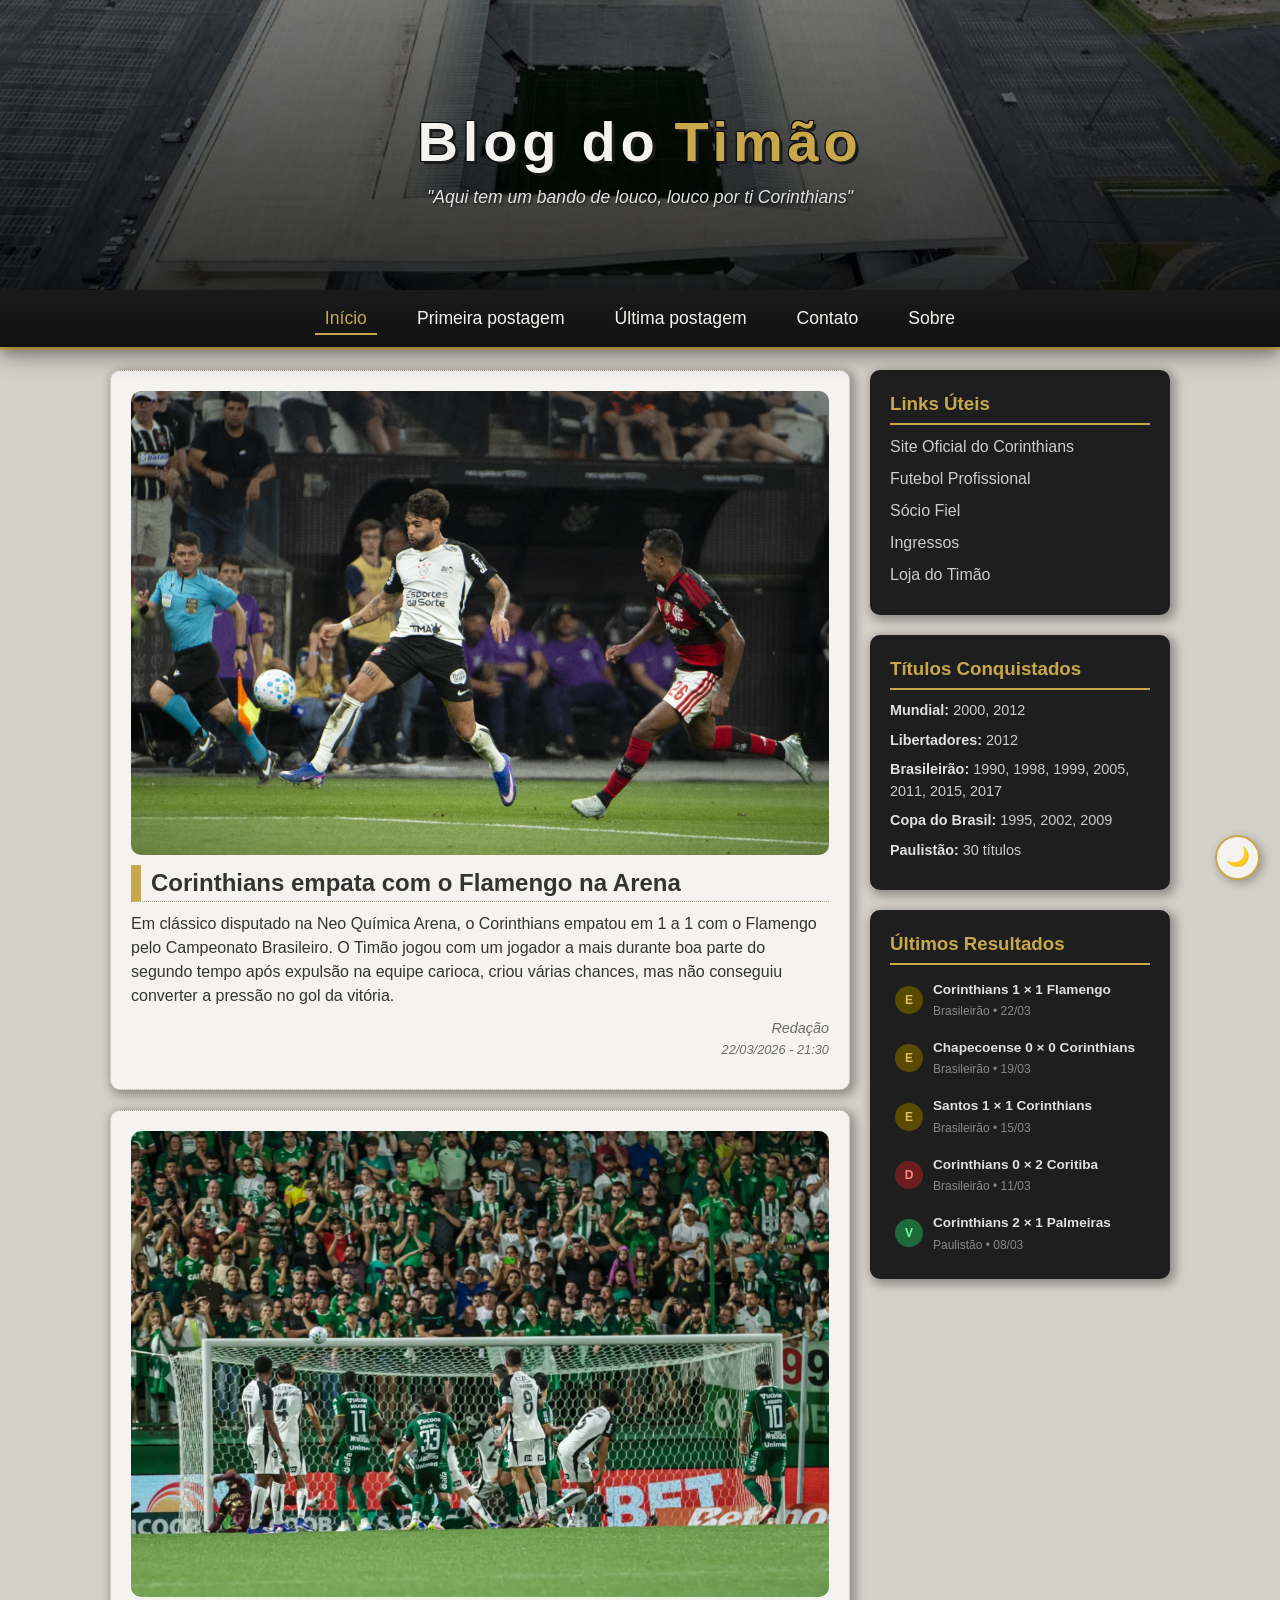
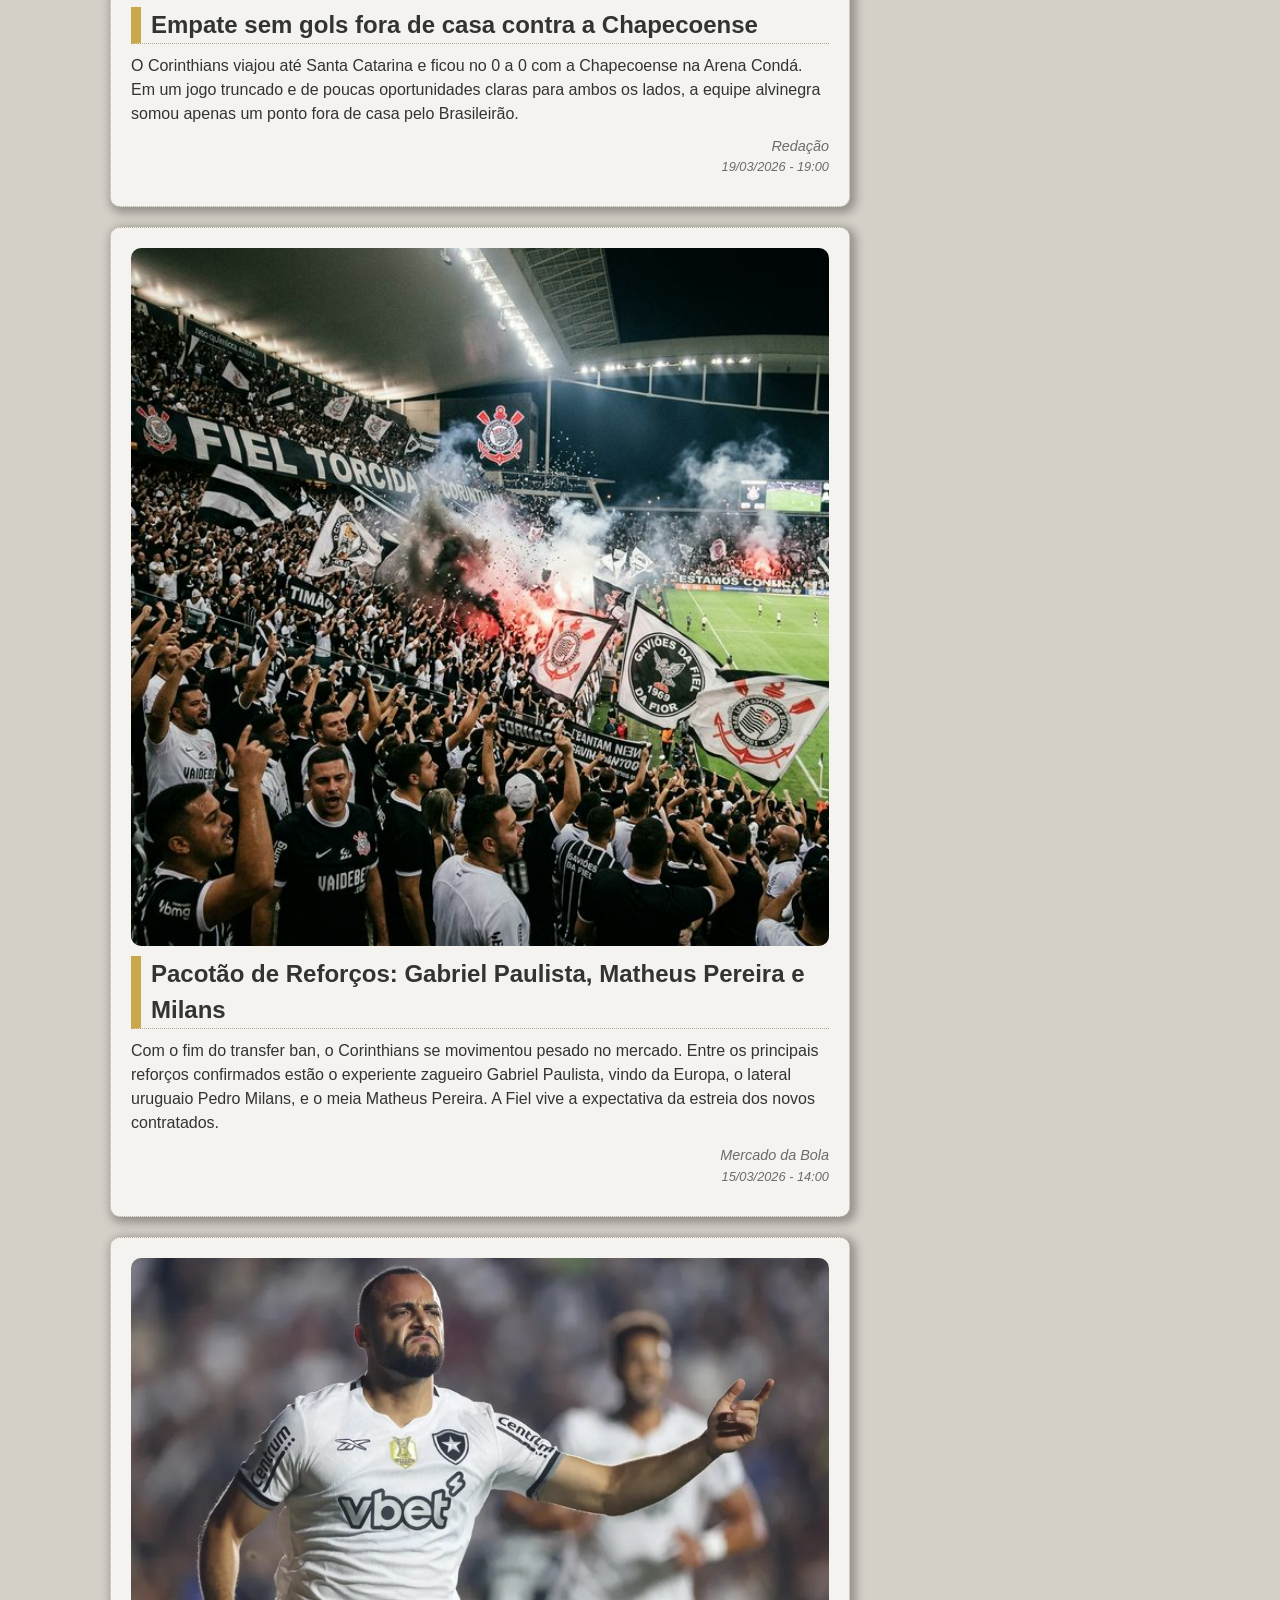
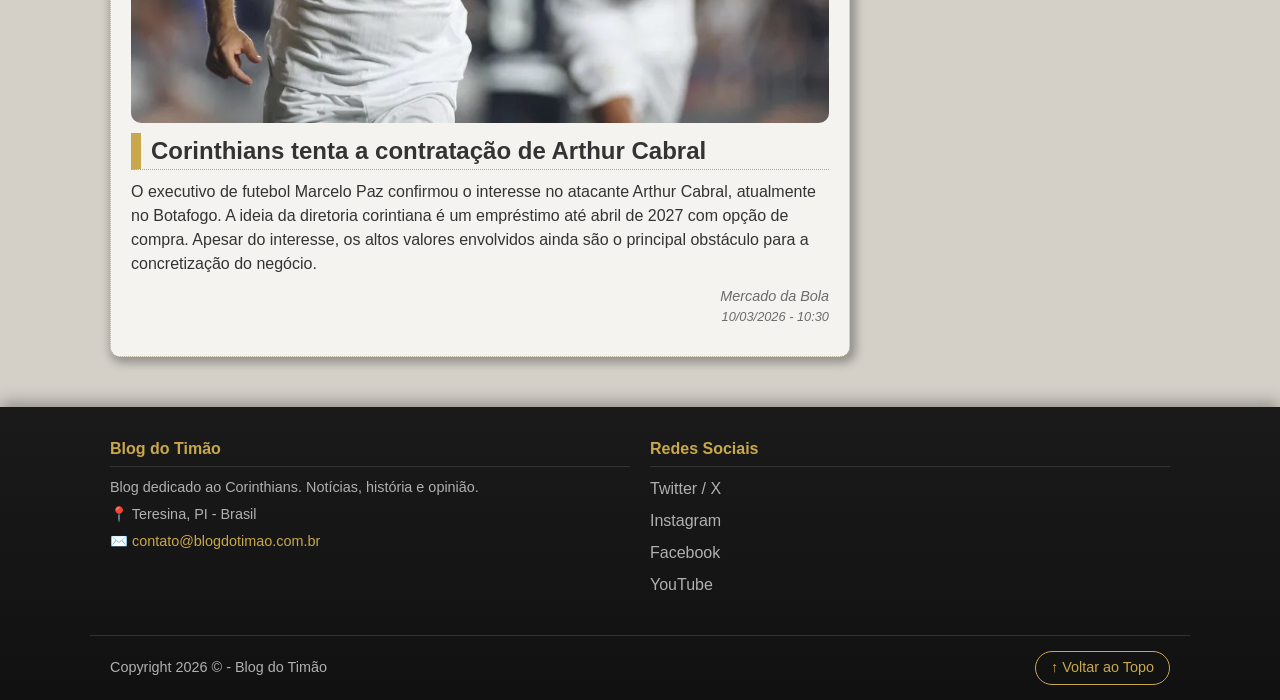
==== commit bd58bf0b: "Versão Final para Apresentação dos Códigos" ====
--- a/index.html
+++ b/index.html
@@ -114,9 +114,10 @@
                         <li><a href="https://www.corinthians.com.br" target="_blank">Site Oficial do Corinthians</a>
                         </li>
                         <li><a href="#">Futebol Profissional</a></li>
-                        <li><a href="#">Sócio Fiel</a></li>
-                        <li><a href="#">Ingressos</a></li>
-                        <li><a href="#">Loja do Timão</a></li>
+                        <li><a href="https://www.fieltorcedor.com.br" target="_blank">Sócio Fiel</a></li>
+                        <li><a href="https://www.fieltorcedor.com.br/auth/login/?next=/jogos"
+                                target="_blank">Ingressos</a></li>
+                        <li><a href="https://www.shoptimao.com.br/" target="_blank">Loja do Timão</a></li>
                     </ul>
                 </div>
 
@@ -206,7 +207,8 @@
     <dialog id="dialogSobre" class="dialog-sobre">
         <h2>Sobre o Blog do Timão</h2>
         <p>Este blog foi criado como atividade avaliativa da disciplina de Programação Web Front-End do IFPI.</p>
-        <p>O objetivo é apresentar notícias e informações sobre o Sport Club Corinthians Paulista, utilizando HTML semântico, CSS moderno e JavaScript.</p>
+        <p>O objetivo é apresentar notícias e informações sobre o Sport Club Corinthians Paulista, utilizando HTML
+            semântico, CSS moderno e JavaScript.</p>
         <p><strong>Tecnologias utilizadas:</strong></p>
         <ul>
             <li>HTML5 (semântico + tag dialog)</li>
--- a/style.css
+++ b/style.css
@@ -69,14 +69,15 @@
 header {
     text-align: center;
     background-color: var(--cor-header);
-    /* coloquei um degradê escuro por cima da imagem pra dar pra ler o texto */
-    background-image: linear-gradient(to bottom, rgba(10, 10, 10, 0.85), rgba(20, 20, 20, 0.95)), url('img/header-bg.png');
+    /* degradê escuro por cima pra dar pra ler o texto */
+    background-image: linear-gradient(to bottom, rgba(0, 0, 0, 0.5), rgba(0, 0, 0, 0.85)), url('img/banner-corinthians.jpg');
     background-size: cover;
     background-position: center;
-    background-attachment: fixed;
+    background-repeat: no-repeat;
+    background-attachment: scroll;
     color: var(--cor-link);
     box-shadow: 0 5px 25px var(--cor-sombra);
-    padding-top: 30px;
+    padding-top: 100px;
     padding-bottom: 0;
     position: relative;
     z-index: 100;
@@ -101,7 +102,7 @@
 header>p {
     font-size: 1.1rem;
     color: #e0e0e0;
-    margin-bottom: 20px;
+    margin-bottom: 80px;
     font-style: italic;
     text-shadow: 1px 1px 3px rgba(0, 0, 0, 0.8);
 }
